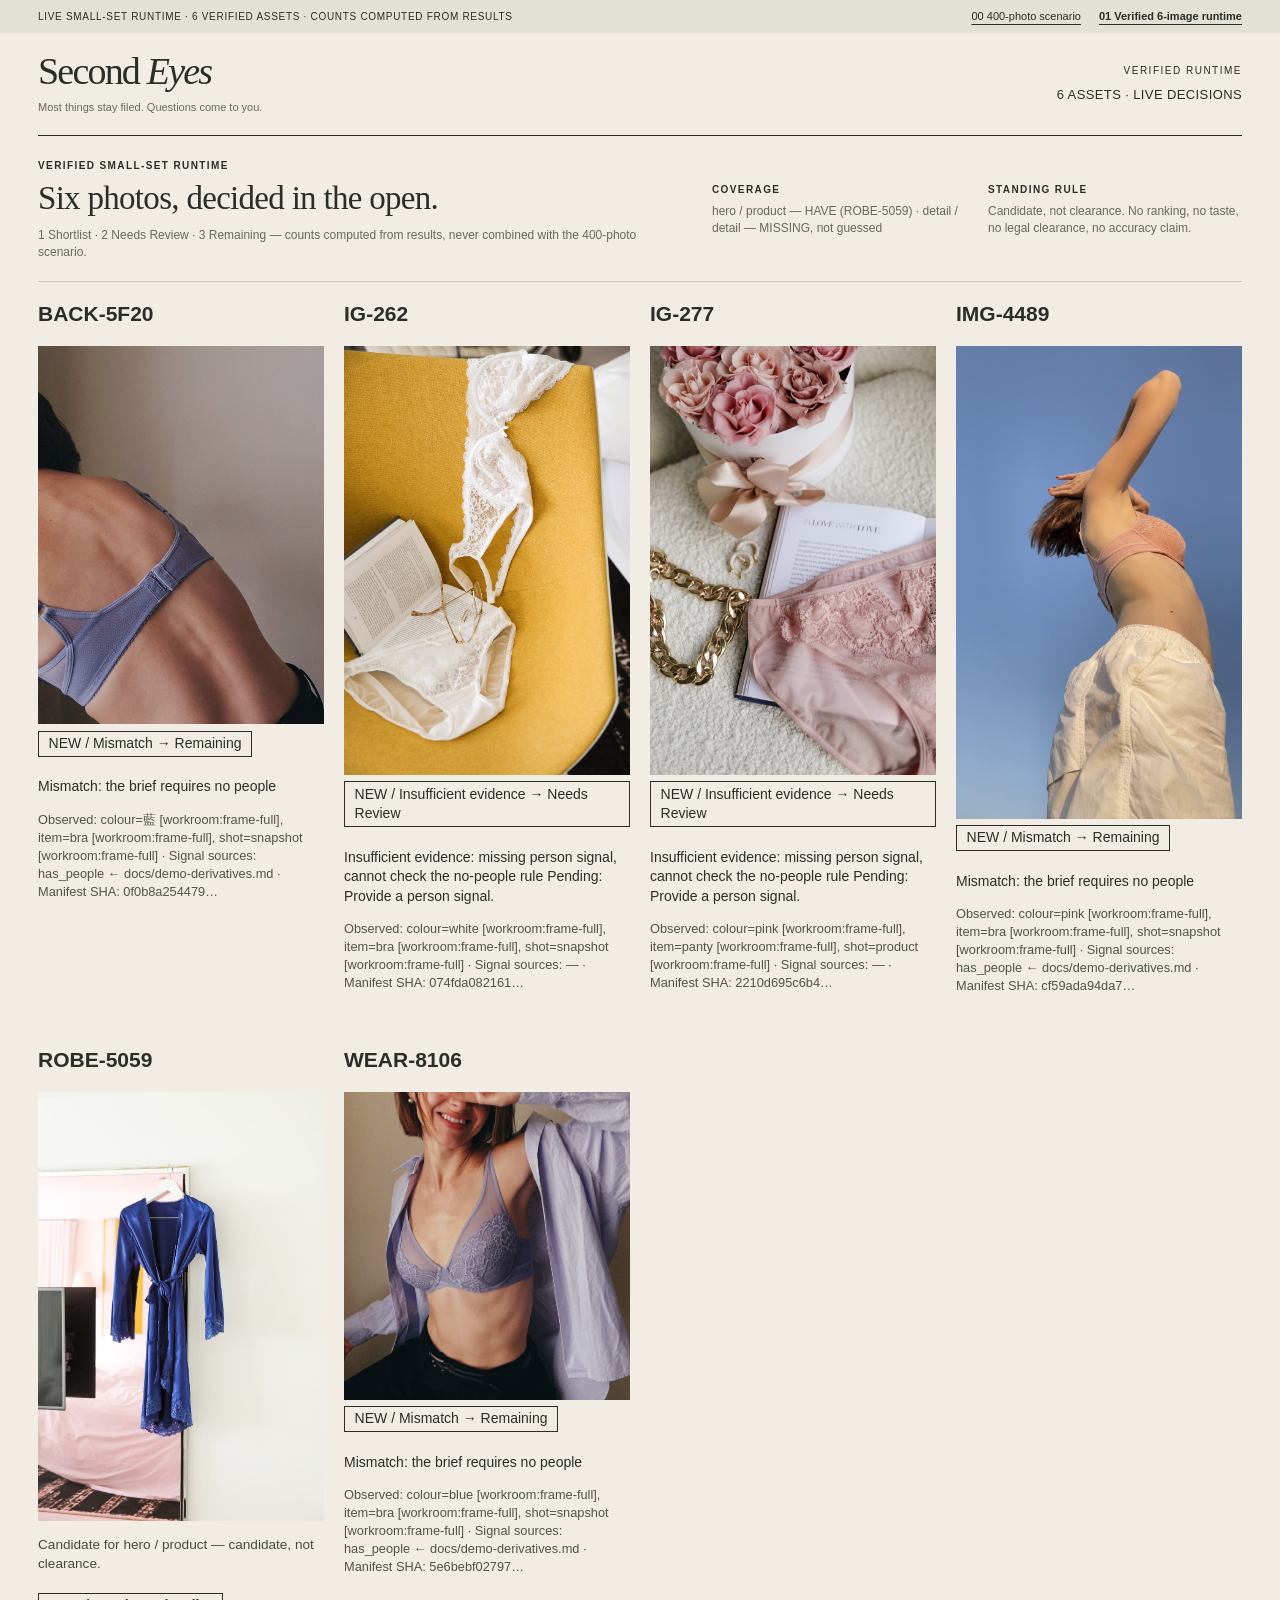
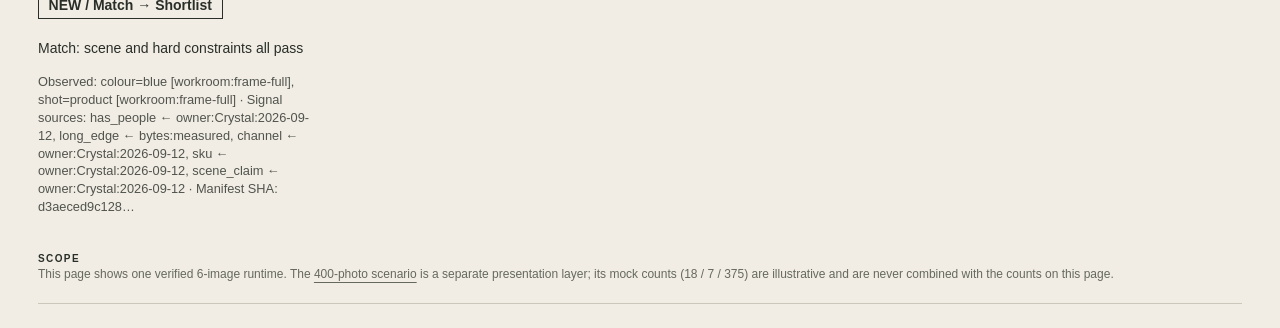
==== ui/runtime/index.html @ ac124f47 "English 6-image runtime viewer with sanitized export and browser QA" ====
<!doctype html>
<html lang="en">
<head>
<meta charset="utf-8">
<meta name="viewport" content="width=device-width,initial-scale=1">
<title>Second Eyes — Verified 6-image runtime</title>
<link rel="stylesheet" href="styles.css">
<style>
.runtime-grid{display:grid;grid-template-columns:repeat(auto-fill,minmax(280px,1fr));gap:1.25rem}
.runtime-card img{width:100%;height:auto;display:block}
.bucket-tag{display:inline-block;padding:.15rem .6rem;border:1px solid currentColor;margin:.4rem 0}
.bucket-Shortlist{font-weight:bold}
.verdict-note{font-size:.85rem;opacity:.85}
.trace{font-size:.8rem;opacity:.8;word-break:break-word}
.coverage-list{list-style:none;padding:0}
.coverage-list li{margin:.3rem 0}
@media (max-width:640px){.runtime-grid{grid-template-columns:1fr}}
</style>
</head>
<body>
<div class="preview-bar"><span>LIVE SMALL-SET RUNTIME · 6 VERIFIED ASSETS · COUNTS COMPUTED FROM RESULTS</span><nav aria-label="Runtime states"><a href="../workroom/brief-established.html">00 400-photo scenario</a><a href="index.html" aria-current="page">01 Verified 6-image runtime</a></nav></div>
<div class="page">
<header class="masthead"><div><div class="brand">Second <span>Eyes</span></div><div class="tagline">Most things stay filed. Questions come to you.</div></div><div class="edition">Verified runtime<strong>6 assets · live decisions</strong></div></header>

<section class="brief" aria-labelledby="runtime-title"><div><div class="eyebrow">Verified small-set runtime</div><h1 id="runtime-title">Six photos, decided in the open.</h1><p id="summary">Loading verified results…</p></div><div class="brief-terms"><div><div class="eyebrow">Coverage</div><p id="coverage">Loading…</p></div><div><div class="eyebrow">Standing rule</div><p>Candidate, not clearance. No ranking, no taste, no legal clearance, no accuracy claim.</p></div></div></section>

<section aria-label="Decided cards"><div id="cards" class="runtime-grid"></div></section>

<section class="brief" aria-label="Scope note"><div><div class="eyebrow">Scope</div><p>This page shows one verified 6-image runtime. The <a href="../workroom/brief-established.html">400-photo scenario</a> is a separate presentation layer; its mock counts (18 / 7 / 375) are illustrative and are never combined with the counts on this page.</p></div></section>
<noscript><p>Verified results: 1 Shortlist · 2 Needs Review · 3 Remaining. Hero / Product — HAVE (ROBE-5059). Detail — MISSING, not guessed. Enable JavaScript for full per-card reasons.</p></noscript>
</div>
<script>
fetch("results.json").then(r => r.json()).then(d => {
  const s = d.summary;
  document.getElementById("summary").textContent =
    `${s["Shortlist"]} Shortlist · ${s["Needs Review"]} Needs Review · ${s["Remaining"]} Remaining — counts computed from results, never combined with the 400-photo scenario.`;
  document.getElementById("coverage").textContent =
    d.coverage.slots.map(c => `${c.slot} / ${c.scene} — ${c.status}` +
      (c.members.length ? ` (${c.members.join(", ")})` : "") +
      (c.status === "MISSING" ? ", not guessed" : "")).join(" · ");
  const grid = document.getElementById("cards");
  const slotOf = {};
  d.coverage.slots.forEach(c => c.members.forEach(m => { slotOf[m] = `${c.slot} / ${c.scene}`; }));
  d.items.forEach(it => {
    const card = document.createElement("article");
    card.className = "runtime-card";
    const title = document.createElement("h2");
    title.textContent = it.asset_key;
    const img = document.createElement("img");
    img.src = it.image; img.alt = it.asset_key; img.loading = "lazy";
    const tag = document.createElement("div");
    tag.className = "bucket-tag bucket-" + it.bucket.replace(/\s/g, "");
    tag.textContent = `${it.evidence_state} / ${it.verdict} → ${it.bucket}`;
    if (slotOf[it.asset_key]) {
      const cand = document.createElement("p");
      cand.className = "verdict-note";
      cand.textContent = `Candidate for ${slotOf[it.asset_key]} — candidate, not clearance.`;
      card.append(title, img, cand, tag);
    } else {
      card.append(title, img, tag);
    }
    const reason = document.createElement("p");
    reason.textContent = it.reason +
      (it.pending.length ? ` Pending: ${it.pending.join("; ")}.` : "");
    const trace = document.createElement("p");
    trace.className = "trace";
    const refs = Object.entries(it.observed || {}).filter(([k, v]) => v)
      .map(([k, v]) => `${k}=${v.value} [${v.ref}]`).join(", ") || "—";
    const srcs = Object.entries(it.signal_sources || {})
      .map(([k, v]) => `${k} ← ${v}`).join(", ") || "—";
    trace.textContent = `Observed: ${refs} · Signal sources: ${srcs} · Manifest SHA: ${(it.manifest.sha256 || "").slice(0, 12)}…`;
    card.append(reason, trace);
    grid.appendChild(card);
  });
}).catch(() => {
  document.getElementById("summary").textContent =
    "Could not load results.json over this connection. Serve this directory over http (see docs/runtime-viewer.md) or open the static preview.";
});
</script>
</body>
</html>
---- ui/runtime/styles.css ----
:root{--paper:#f1ede4;--surface:#faf7f0;--ink:#292e28;--muted:#65695e;--line:#cbc7ba;--green:#355044;--amber:#865331;--amber-pale:#ece1cf;--space:24px;--serif:Georgia,'Times New Roman',serif;--sans:Arial,Helvetica,sans-serif}*{box-sizing:border-box}body{margin:0;background:var(--paper);color:var(--ink);font-family:var(--sans);font-size:14px;line-height:1.4}a{color:inherit;text-underline-offset:4px}a:focus-visible,summary:focus-visible{outline:3px solid var(--green);outline-offset:4px}button:disabled{cursor:not-allowed;color:var(--muted)}.preview-bar{min-height:33px;background:#e3e0d5;padding:8px 38px;font-size:10px;letter-spacing:.07em;display:flex;align-items:center;justify-content:space-between;gap:14px}.preview-bar a{font-size:11px;letter-spacing:0}.preview-bar nav{display:flex;gap:18px;white-space:nowrap}.preview-bar [aria-current]{font-weight:bold}.page{max-width:1600px;margin:auto;padding:0 38px 24px}.masthead{height:103px;display:flex;align-items:center;justify-content:space-between;border-bottom:1px solid var(--ink)}.brand{font-family:var(--serif);font-size:38px;letter-spacing:-1.8px;line-height:1}.brand span{font-style:italic}.tagline{font-size:11px;margin-top:10px;color:var(--muted)}.edition{text-align:right;font-size:10px;letter-spacing:.15em;text-transform:uppercase}.edition strong{display:block;font-size:13px;letter-spacing:.03em;margin-top:8px;font-weight:normal}.brief{display:flex;justify-content:space-between;gap:30px;padding:23px 0 20px;border-bottom:1px solid var(--line)}.eyebrow{font-size:10px;letter-spacing:.14em;text-transform:uppercase;font-weight:bold}.brief h1{font-family:var(--serif);font-weight:normal;font-size:33px;line-height:1.12;letter-spacing:-.7px;margin:7px 0 10px}.brief p{margin:0;color:var(--muted);font-size:12px}.brief-terms{align-self:center;max-width:530px;display:grid;grid-template-columns:1fr 1fr;gap:22px;font-size:12px}.brief-terms p{font-size:12px;margin-top:6px}.deadline{font-size:11px;display:inline-flex;gap:7px;align-items:center;border:1px solid var(--line);padding:5px 9px;letter-spacing:0;text-transform:none;margin-left:14px;font-weight:normal}.deadline:before{content:'◷';font-size:15px}.coverage{display:flex;align-items:center;gap:18px;padding:15px 0 20px}.coverage-label{min-width:126px}.coverage-label small{display:block;font-size:10px;margin-top:4px;color:var(--muted)}.coverage-items{display:grid;grid-template-columns:repeat(4,1fr);gap:12px;width:100%}.coverage-item{border-top:2px solid var(--green);padding:7px 10px;background:#e7e8dd;font-size:11px;display:flex;align-items:center;justify-content:space-between;gap:8px}.coverage-item strong{font-weight:normal}.coverage-item small{color:var(--muted);font-size:10px}.coverage-item.gap{border-color:var(--amber);background:var(--amber-pale);color:var(--amber)}.workwall{display:grid;grid-template-columns:minmax(0,1fr) 340px;gap:32px}.zone-head{display:flex;justify-content:space-between;align-items:baseline;border-top:1px solid var(--ink);padding-top:12px;gap:15px}.zone-title{display:flex;align-items:baseline;gap:14px}.zone-title h2{font-size:12px;letter-spacing:.12em;margin:0;font-weight:600}.zone-title .number{font-family:var(--serif);font-size:35px;letter-spacing:-1px;line-height:1}.zone-head small{font-size:10px;color:var(--muted)}.zone-description{font-size:11px;color:var(--muted);margin:7px 0 17px}.short-grid{display:grid;grid-template-columns:repeat(3,minmax(0,1fr));gap:20px 18px}.asset{margin:0;min-width:0}.image-link{display:block;position:relative;background:#e3dfd4;height:201px}.image-link img{width:100%;height:100%;object-fit:contain;display:block}.asset-label{position:absolute;top:8px;left:8px;background:rgba(250,247,240,.94);padding:3px 6px;font-size:9px;letter-spacing:.07em}.asset figcaption{padding-top:8px}.asset-line{display:flex;justify-content:space-between;gap:4px;align-items:baseline}.asset h3{margin:0;font-family:var(--serif);font-size:16px;font-weight:normal;line-height:1.3}.asset-code{font-size:9px;color:var(--muted);white-space:nowrap}.asset p{font-size:10px;color:var(--muted);margin:4px 0 0}.review .zone-head{border-top-color:var(--amber);color:var(--amber)}.question{border-top:1px solid var(--line);padding:14px 0;display:grid;grid-template-columns:87px 1fr;gap:13px}.question:first-of-type{border-top:0;padding-top:0}.question img{width:87px;height:110px;object-fit:contain;background:#e3dfd4}.question .eyebrow{color:var(--amber);font-size:9px;letter-spacing:.07em;margin-bottom:5px}.question h3{font-family:var(--serif);font-size:18px;font-weight:normal;line-height:1.18;margin:0 0 8px}.question p{font-size:10px;color:var(--muted);margin:4px 0}.question strong{color:var(--ink);font-weight:normal}.review-note{margin-top:9px;padding:15px;border:1px solid #c6b599;background:#eee5d6;font-size:11px;line-height:1.5}.review-note p{margin:5px 0 0;color:#6f5943}.remaining{margin-top:25px}.remaining-body{display:flex;justify-content:space-between;gap:24px;align-items:center;margin-top:9px}.remaining p{font-size:11px;color:var(--muted);margin:0 0 12px}.reason-list{display:flex;flex-wrap:wrap;gap:18px;font-size:10px}.reason-list b{font-weight:normal;color:var(--muted)}.remaining-images{display:flex;gap:8px}.remaining-images img{height:61px;width:55px;object-fit:contain;background:#dedbcf}.footer{margin-top:24px;padding-top:12px;border-top:1px solid var(--line);font-size:10px;color:var(--muted);display:flex;justify-content:space-between;gap:20px}.missing-intro{padding:25px 0 22px;display:flex;justify-content:space-between;align-items:center;gap:30px}.missing-intro h1{font-family:var(--serif);font-size:34px;font-weight:normal;letter-spacing:-.8px;margin:5px 0 9px}.missing-intro p{font-size:12px;color:var(--muted);margin:0}.browse-tag{border:1px solid var(--line);padding:8px 12px;font-size:10px;white-space:nowrap}.missing-wall{display:grid;grid-template-columns:minmax(0,1fr) 340px;gap:32px}.browse-grid{display:grid;grid-template-columns:repeat(4,minmax(0,1fr));gap:19px 15px}.browse-grid .image-link{height:167px}.browse-grid h3{font-size:14px}.browse-grid .asset-code{font-size:8px}.browse-grid .asset p{font-size:9px}.brief-form{background:var(--surface);padding:23px;border-top:2px solid var(--green);align-self:start}.brief-form h2{font-family:var(--serif);font-size:26px;font-weight:normal;margin:9px 0 10px;line-height:1.12}.brief-form>p{font-size:12px;color:var(--muted);margin:0 0 22px}.field{margin:19px 0}.field-label{display:flex;gap:10px;font-size:12px}.field-label span{font-family:var(--serif);font-size:15px;color:var(--muted)}.field p{font-size:11px;color:var(--muted);margin:5px 0 0 25px;line-height:1.5}.preview-input{border:1px solid var(--line);padding:13px;margin:22px 0 10px;min-height:94px;color:var(--muted);font-size:12px}.brief-form button{width:100%;padding:12px;border:1px solid var(--line);background:#e3e6dd;font-size:12px}.control-note{font-size:9px!important;margin:8px 0 23px!important;text-align:center}.dormant{border-top:1px solid var(--line);padding-top:16px;display:grid;gap:9px}.dormant-row{display:flex;justify-content:space-between;font-size:10px;letter-spacing:.05em}.dormant-row span{font-size:10px;color:var(--muted);letter-spacing:0}.dormant p{font-size:10px;color:var(--muted);margin:3px 0 0}.small-note{font-size:10px;color:var(--muted);margin-top:18px}.not-ranked{margin:18px 0 0;border-top:1px solid var(--line);padding-top:12px;font-size:10px;color:var(--muted)}@media(min-width:1500px){.image-link{height:227px}.browse-grid .image-link{height:194px}}@media(max-width:1100px){.workwall,.missing-wall{grid-template-columns:minmax(0,1fr) 300px;gap:23px}.page{padding-left:24px;padding-right:24px}.preview-bar{padding-left:24px;padding-right:24px}.short-grid{gap:16px 12px}.image-link{height:185px}.browse-grid{grid-template-columns:repeat(3,minmax(0,1fr))}.brief-terms{max-width:400px}.asset-code{display:none}.coverage{align-items:start}.coverage-item{display:block}.coverage-item small{display:block;margin-top:3px}}@media(max-width:800px){.page{padding:0 20px 20px}.preview-bar{align-items:start;flex-direction:column;padding:9px 20px}.masthead{height:95px}.brand{font-size:31px}.edition{font-size:8px}.brief,.missing-intro{display:block}.brief-terms{margin-top:17px;max-width:none}.brief h1,.missing-intro h1{font-size:30px}.coverage{display:block}.coverage-items{grid-template-columns:repeat(2,1fr);margin-top:10px}.workwall,.missing-wall{grid-template-columns:1fr;gap:28px}.browse-tag{display:inline-block;margin-top:15px}.browse-grid{grid-template-columns:repeat(3,minmax(0,1fr))}.remaining-body{align-items:start}.footer{flex-direction:column;gap:7px}.brief-form{grid-row:1}.image-link{height:180px}.review .question{grid-template-columns:87px 1fr}}@media(max-width:520px){.short-grid,.browse-grid{grid-template-columns:repeat(2,minmax(0,1fr))}.edition{display:none}.brief-terms{grid-template-columns:1fr;gap:12px}.remaining-body{display:block}.remaining-images{margin-top:15px}.preview-bar{font-size:9px}.image-link,.browse-grid .image-link{height:190px}}@media(prefers-reduced-motion:reduce){*{scroll-behavior:auto!important}}

.corpus-note{max-width:1600px;margin:0 auto;padding:10px 38px 0;font-size:10px;letter-spacing:.14em;text-transform:uppercase;font-weight:bold;color:var(--muted)}
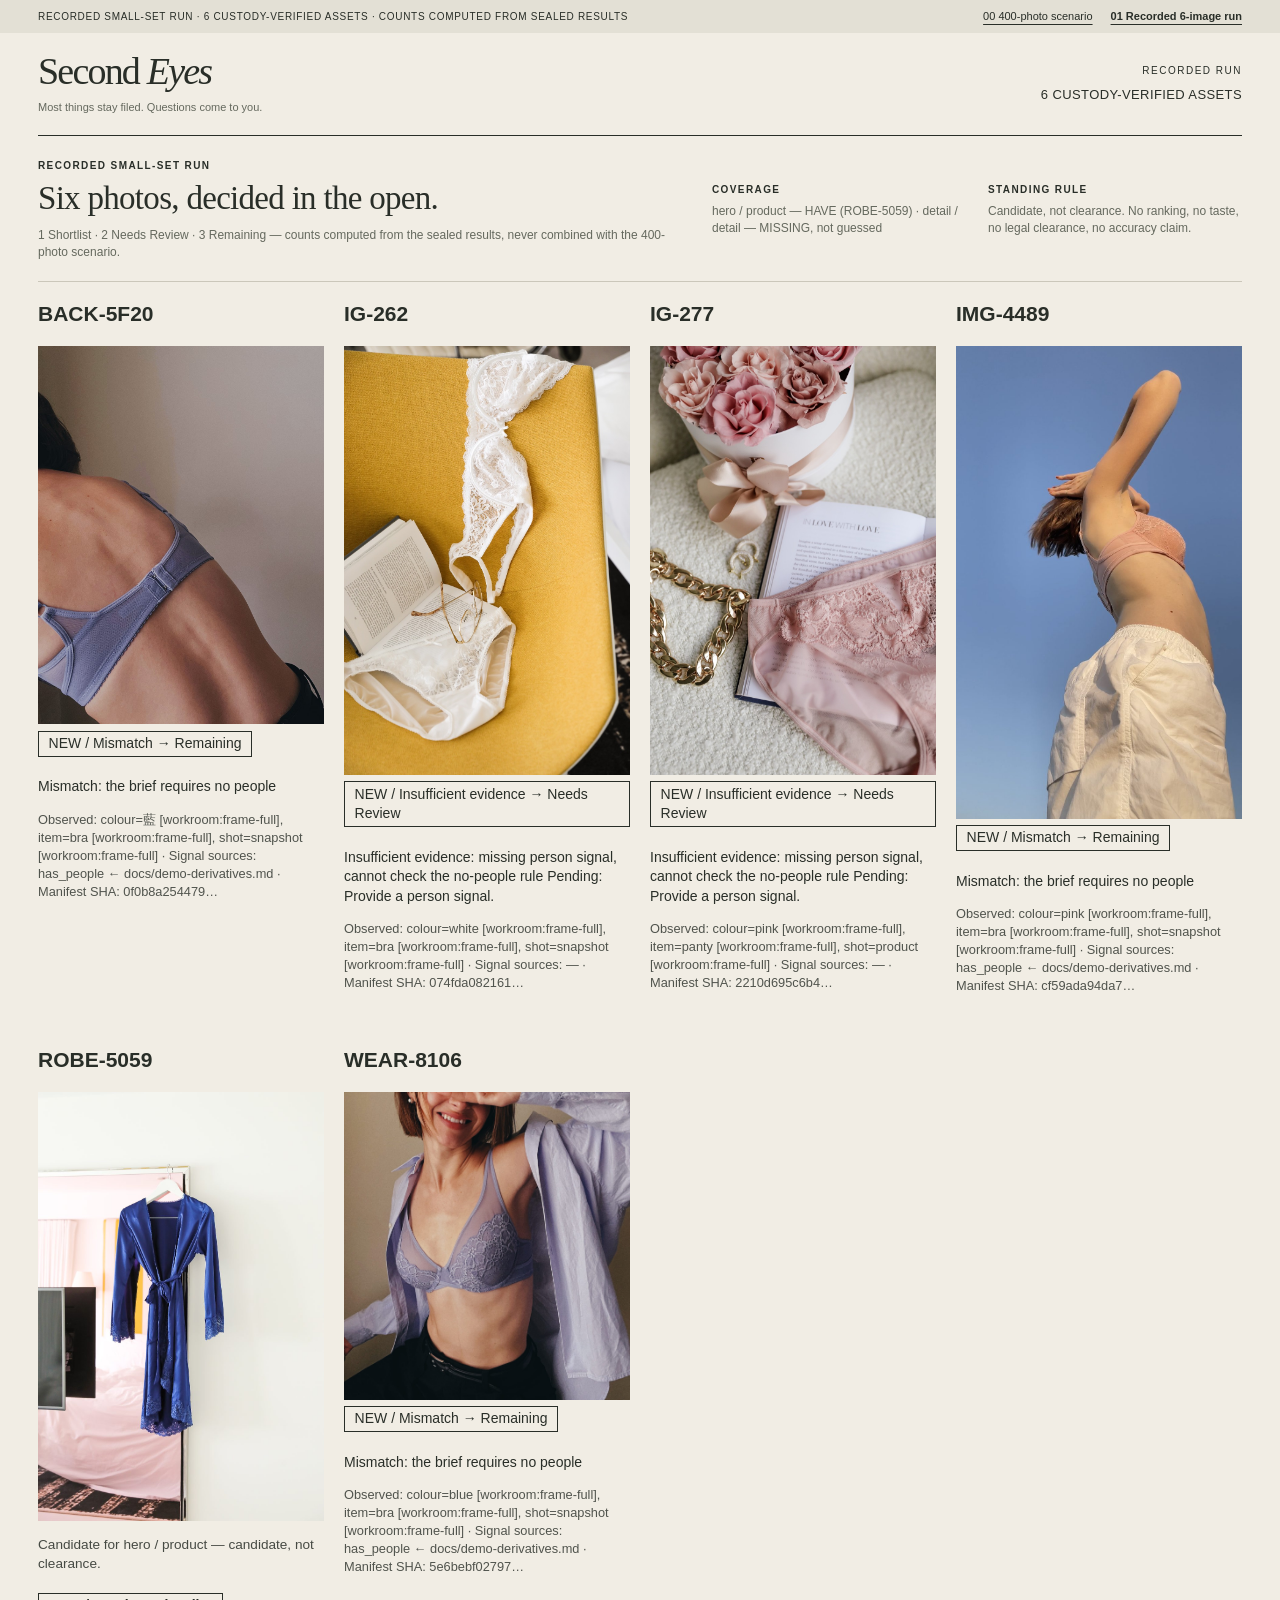
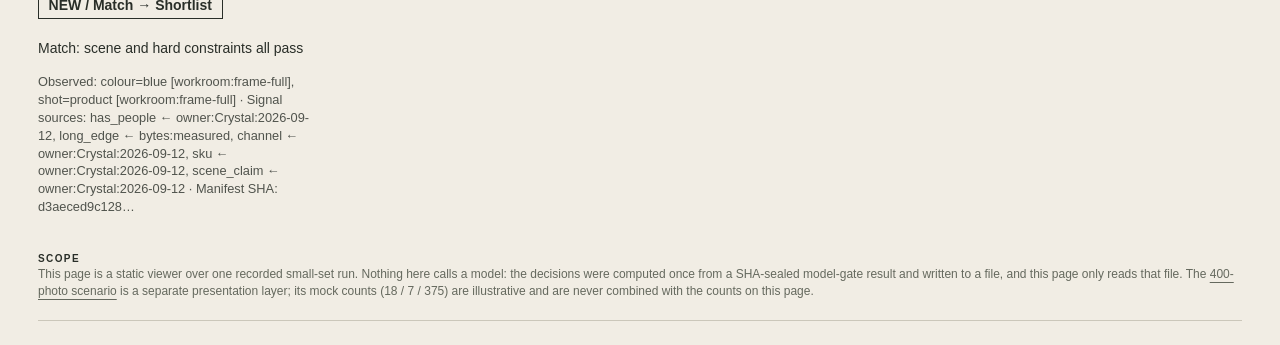
==== commit d6ef25a1: "Fix runtime viewer: 390px overflow, recorded-run copy, Pages packaging, export lineage 1. 390px over" ====
--- a/ui/runtime/index.html
+++ b/ui/runtime/index.html
@@ -3,7 +3,7 @@
 <head>
 <meta charset="utf-8">
 <meta name="viewport" content="width=device-width,initial-scale=1">
-<title>Second Eyes — Verified 6-image runtime</title>
+<title>Second Eyes — Recorded 6-image run (static viewer)</title>
 <link rel="stylesheet" href="styles.css">
 <style>
 .runtime-grid{display:grid;grid-template-columns:repeat(auto-fill,minmax(280px,1fr));gap:1.25rem}
@@ -18,22 +18,22 @@
 </style>
 </head>
 <body>
-<div class="preview-bar"><span>LIVE SMALL-SET RUNTIME · 6 VERIFIED ASSETS · COUNTS COMPUTED FROM RESULTS</span><nav aria-label="Runtime states"><a href="../workroom/brief-established.html">00 400-photo scenario</a><a href="index.html" aria-current="page">01 Verified 6-image runtime</a></nav></div>
+<div class="preview-bar"><span>RECORDED SMALL-SET RUN · 6 CUSTODY-VERIFIED ASSETS · COUNTS COMPUTED FROM SEALED RESULTS</span><nav aria-label="Runtime states"><a href="../workroom/brief-established.html">00 400-photo scenario</a><a href="index.html" aria-current="page">01 Recorded 6-image run</a></nav></div>
 <div class="page">
-<header class="masthead"><div><div class="brand">Second <span>Eyes</span></div><div class="tagline">Most things stay filed. Questions come to you.</div></div><div class="edition">Verified runtime<strong>6 assets · live decisions</strong></div></header>
+<header class="masthead"><div><div class="brand">Second <span>Eyes</span></div><div class="tagline">Most things stay filed. Questions come to you.</div></div><div class="edition">Recorded run<strong>6 custody-verified assets</strong></div></header>
 
-<section class="brief" aria-labelledby="runtime-title"><div><div class="eyebrow">Verified small-set runtime</div><h1 id="runtime-title">Six photos, decided in the open.</h1><p id="summary">Loading verified results…</p></div><div class="brief-terms"><div><div class="eyebrow">Coverage</div><p id="coverage">Loading…</p></div><div><div class="eyebrow">Standing rule</div><p>Candidate, not clearance. No ranking, no taste, no legal clearance, no accuracy claim.</p></div></div></section>
+<section class="brief" aria-labelledby="runtime-title"><div><div class="eyebrow">Recorded small-set run</div><h1 id="runtime-title">Six photos, decided in the open.</h1><p id="summary">Loading sealed results…</p></div><div class="brief-terms"><div><div class="eyebrow">Coverage</div><p id="coverage">Loading…</p></div><div><div class="eyebrow">Standing rule</div><p>Candidate, not clearance. No ranking, no taste, no legal clearance, no accuracy claim.</p></div></div></section>
 
 <section aria-label="Decided cards"><div id="cards" class="runtime-grid"></div></section>
 
-<section class="brief" aria-label="Scope note"><div><div class="eyebrow">Scope</div><p>This page shows one verified 6-image runtime. The <a href="../workroom/brief-established.html">400-photo scenario</a> is a separate presentation layer; its mock counts (18 / 7 / 375) are illustrative and are never combined with the counts on this page.</p></div></section>
-<noscript><p>Verified results: 1 Shortlist · 2 Needs Review · 3 Remaining. Hero / Product — HAVE (ROBE-5059). Detail — MISSING, not guessed. Enable JavaScript for full per-card reasons.</p></noscript>
+<section class="brief" aria-label="Scope note"><div><div class="eyebrow">Scope</div><p>This page is a static viewer over one recorded small-set run. Nothing here calls a model: the decisions were computed once from a SHA-sealed model-gate result and written to a file, and this page only reads that file. The <a href="../workroom/brief-established.html">400-photo scenario</a> is a separate presentation layer; its mock counts (18 / 7 / 375) are illustrative and are never combined with the counts on this page.</p></div></section>
+<noscript><p>Recorded results: 1 Shortlist · 2 Needs Review · 3 Remaining. Hero / Product — HAVE (ROBE-5059). Detail — MISSING, not guessed. Enable JavaScript for full per-card reasons.</p></noscript>
 </div>
 <script>
 fetch("results.json").then(r => r.json()).then(d => {
   const s = d.summary;
   document.getElementById("summary").textContent =
-    `${s["Shortlist"]} Shortlist · ${s["Needs Review"]} Needs Review · ${s["Remaining"]} Remaining — counts computed from results, never combined with the 400-photo scenario.`;
+    `${s["Shortlist"]} Shortlist · ${s["Needs Review"]} Needs Review · ${s["Remaining"]} Remaining — counts computed from the sealed results, never combined with the 400-photo scenario.`;
   document.getElementById("coverage").textContent =
     d.coverage.slots.map(c => `${c.slot} / ${c.scene} — ${c.status}` +
       (c.members.length ? ` (${c.members.join(", ")})` : "") +
@@ -74,7 +74,7 @@
   });
 }).catch(() => {
   document.getElementById("summary").textContent =
-    "Could not load results.json over this connection. Serve this directory over http (see docs/runtime-viewer.md) or open the static preview.";
+    "Could not load results.json over this connection. Serve this directory over http (see docs/runtime-deploy.md).";
 });
 </script>
 </body>
--- a/ui/runtime/styles.css
+++ b/ui/runtime/styles.css
@@ -1,3 +1,3 @@
-:root{--paper:#f1ede4;--surface:#faf7f0;--ink:#292e28;--muted:#65695e;--line:#cbc7ba;--green:#355044;--amber:#865331;--amber-pale:#ece1cf;--space:24px;--serif:Georgia,'Times New Roman',serif;--sans:Arial,Helvetica,sans-serif}*{box-sizing:border-box}body{margin:0;background:var(--paper);color:var(--ink);font-family:var(--sans);font-size:14px;line-height:1.4}a{color:inherit;text-underline-offset:4px}a:focus-visible,summary:focus-visible{outline:3px solid var(--green);outline-offset:4px}button:disabled{cursor:not-allowed;color:var(--muted)}.preview-bar{min-height:33px;background:#e3e0d5;padding:8px 38px;font-size:10px;letter-spacing:.07em;display:flex;align-items:center;justify-content:space-between;gap:14px}.preview-bar a{font-size:11px;letter-spacing:0}.preview-bar nav{display:flex;gap:18px;white-space:nowrap}.preview-bar [aria-current]{font-weight:bold}.page{max-width:1600px;margin:auto;padding:0 38px 24px}.masthead{height:103px;display:flex;align-items:center;justify-content:space-between;border-bottom:1px solid var(--ink)}.brand{font-family:var(--serif);font-size:38px;letter-spacing:-1.8px;line-height:1}.brand span{font-style:italic}.tagline{font-size:11px;margin-top:10px;color:var(--muted)}.edition{text-align:right;font-size:10px;letter-spacing:.15em;text-transform:uppercase}.edition strong{display:block;font-size:13px;letter-spacing:.03em;margin-top:8px;font-weight:normal}.brief{display:flex;justify-content:space-between;gap:30px;padding:23px 0 20px;border-bottom:1px solid var(--line)}.eyebrow{font-size:10px;letter-spacing:.14em;text-transform:uppercase;font-weight:bold}.brief h1{font-family:var(--serif);font-weight:normal;font-size:33px;line-height:1.12;letter-spacing:-.7px;margin:7px 0 10px}.brief p{margin:0;color:var(--muted);font-size:12px}.brief-terms{align-self:center;max-width:530px;display:grid;grid-template-columns:1fr 1fr;gap:22px;font-size:12px}.brief-terms p{font-size:12px;margin-top:6px}.deadline{font-size:11px;display:inline-flex;gap:7px;align-items:center;border:1px solid var(--line);padding:5px 9px;letter-spacing:0;text-transform:none;margin-left:14px;font-weight:normal}.deadline:before{content:'◷';font-size:15px}.coverage{display:flex;align-items:center;gap:18px;padding:15px 0 20px}.coverage-label{min-width:126px}.coverage-label small{display:block;font-size:10px;margin-top:4px;color:var(--muted)}.coverage-items{display:grid;grid-template-columns:repeat(4,1fr);gap:12px;width:100%}.coverage-item{border-top:2px solid var(--green);padding:7px 10px;background:#e7e8dd;font-size:11px;display:flex;align-items:center;justify-content:space-between;gap:8px}.coverage-item strong{font-weight:normal}.coverage-item small{color:var(--muted);font-size:10px}.coverage-item.gap{border-color:var(--amber);background:var(--amber-pale);color:var(--amber)}.workwall{display:grid;grid-template-columns:minmax(0,1fr) 340px;gap:32px}.zone-head{display:flex;justify-content:space-between;align-items:baseline;border-top:1px solid var(--ink);padding-top:12px;gap:15px}.zone-title{display:flex;align-items:baseline;gap:14px}.zone-title h2{font-size:12px;letter-spacing:.12em;margin:0;font-weight:600}.zone-title .number{font-family:var(--serif);font-size:35px;letter-spacing:-1px;line-height:1}.zone-head small{font-size:10px;color:var(--muted)}.zone-description{font-size:11px;color:var(--muted);margin:7px 0 17px}.short-grid{display:grid;grid-template-columns:repeat(3,minmax(0,1fr));gap:20px 18px}.asset{margin:0;min-width:0}.image-link{display:block;position:relative;background:#e3dfd4;height:201px}.image-link img{width:100%;height:100%;object-fit:contain;display:block}.asset-label{position:absolute;top:8px;left:8px;background:rgba(250,247,240,.94);padding:3px 6px;font-size:9px;letter-spacing:.07em}.asset figcaption{padding-top:8px}.asset-line{display:flex;justify-content:space-between;gap:4px;align-items:baseline}.asset h3{margin:0;font-family:var(--serif);font-size:16px;font-weight:normal;line-height:1.3}.asset-code{font-size:9px;color:var(--muted);white-space:nowrap}.asset p{font-size:10px;color:var(--muted);margin:4px 0 0}.review .zone-head{border-top-color:var(--amber);color:var(--amber)}.question{border-top:1px solid var(--line);padding:14px 0;display:grid;grid-template-columns:87px 1fr;gap:13px}.question:first-of-type{border-top:0;padding-top:0}.question img{width:87px;height:110px;object-fit:contain;background:#e3dfd4}.question .eyebrow{color:var(--amber);font-size:9px;letter-spacing:.07em;margin-bottom:5px}.question h3{font-family:var(--serif);font-size:18px;font-weight:normal;line-height:1.18;margin:0 0 8px}.question p{font-size:10px;color:var(--muted);margin:4px 0}.question strong{color:var(--ink);font-weight:normal}.review-note{margin-top:9px;padding:15px;border:1px solid #c6b599;background:#eee5d6;font-size:11px;line-height:1.5}.review-note p{margin:5px 0 0;color:#6f5943}.remaining{margin-top:25px}.remaining-body{display:flex;justify-content:space-between;gap:24px;align-items:center;margin-top:9px}.remaining p{font-size:11px;color:var(--muted);margin:0 0 12px}.reason-list{display:flex;flex-wrap:wrap;gap:18px;font-size:10px}.reason-list b{font-weight:normal;color:var(--muted)}.remaining-images{display:flex;gap:8px}.remaining-images img{height:61px;width:55px;object-fit:contain;background:#dedbcf}.footer{margin-top:24px;padding-top:12px;border-top:1px solid var(--line);font-size:10px;color:var(--muted);display:flex;justify-content:space-between;gap:20px}.missing-intro{padding:25px 0 22px;display:flex;justify-content:space-between;align-items:center;gap:30px}.missing-intro h1{font-family:var(--serif);font-size:34px;font-weight:normal;letter-spacing:-.8px;margin:5px 0 9px}.missing-intro p{font-size:12px;color:var(--muted);margin:0}.browse-tag{border:1px solid var(--line);padding:8px 12px;font-size:10px;white-space:nowrap}.missing-wall{display:grid;grid-template-columns:minmax(0,1fr) 340px;gap:32px}.browse-grid{display:grid;grid-template-columns:repeat(4,minmax(0,1fr));gap:19px 15px}.browse-grid .image-link{height:167px}.browse-grid h3{font-size:14px}.browse-grid .asset-code{font-size:8px}.browse-grid .asset p{font-size:9px}.brief-form{background:var(--surface);padding:23px;border-top:2px solid var(--green);align-self:start}.brief-form h2{font-family:var(--serif);font-size:26px;font-weight:normal;margin:9px 0 10px;line-height:1.12}.brief-form>p{font-size:12px;color:var(--muted);margin:0 0 22px}.field{margin:19px 0}.field-label{display:flex;gap:10px;font-size:12px}.field-label span{font-family:var(--serif);font-size:15px;color:var(--muted)}.field p{font-size:11px;color:var(--muted);margin:5px 0 0 25px;line-height:1.5}.preview-input{border:1px solid var(--line);padding:13px;margin:22px 0 10px;min-height:94px;color:var(--muted);font-size:12px}.brief-form button{width:100%;padding:12px;border:1px solid var(--line);background:#e3e6dd;font-size:12px}.control-note{font-size:9px!important;margin:8px 0 23px!important;text-align:center}.dormant{border-top:1px solid var(--line);padding-top:16px;display:grid;gap:9px}.dormant-row{display:flex;justify-content:space-between;font-size:10px;letter-spacing:.05em}.dormant-row span{font-size:10px;color:var(--muted);letter-spacing:0}.dormant p{font-size:10px;color:var(--muted);margin:3px 0 0}.small-note{font-size:10px;color:var(--muted);margin-top:18px}.not-ranked{margin:18px 0 0;border-top:1px solid var(--line);padding-top:12px;font-size:10px;color:var(--muted)}@media(min-width:1500px){.image-link{height:227px}.browse-grid .image-link{height:194px}}@media(max-width:1100px){.workwall,.missing-wall{grid-template-columns:minmax(0,1fr) 300px;gap:23px}.page{padding-left:24px;padding-right:24px}.preview-bar{padding-left:24px;padding-right:24px}.short-grid{gap:16px 12px}.image-link{height:185px}.browse-grid{grid-template-columns:repeat(3,minmax(0,1fr))}.brief-terms{max-width:400px}.asset-code{display:none}.coverage{align-items:start}.coverage-item{display:block}.coverage-item small{display:block;margin-top:3px}}@media(max-width:800px){.page{padding:0 20px 20px}.preview-bar{align-items:start;flex-direction:column;padding:9px 20px}.masthead{height:95px}.brand{font-size:31px}.edition{font-size:8px}.brief,.missing-intro{display:block}.brief-terms{margin-top:17px;max-width:none}.brief h1,.missing-intro h1{font-size:30px}.coverage{display:block}.coverage-items{grid-template-columns:repeat(2,1fr);margin-top:10px}.workwall,.missing-wall{grid-template-columns:1fr;gap:28px}.browse-tag{display:inline-block;margin-top:15px}.browse-grid{grid-template-columns:repeat(3,minmax(0,1fr))}.remaining-body{align-items:start}.footer{flex-direction:column;gap:7px}.brief-form{grid-row:1}.image-link{height:180px}.review .question{grid-template-columns:87px 1fr}}@media(max-width:520px){.short-grid,.browse-grid{grid-template-columns:repeat(2,minmax(0,1fr))}.edition{display:none}.brief-terms{grid-template-columns:1fr;gap:12px}.remaining-body{display:block}.remaining-images{margin-top:15px}.preview-bar{font-size:9px}.image-link,.browse-grid .image-link{height:190px}}@media(prefers-reduced-motion:reduce){*{scroll-behavior:auto!important}}
+:root{--paper:#f1ede4;--surface:#faf7f0;--ink:#292e28;--muted:#65695e;--line:#cbc7ba;--green:#355044;--amber:#865331;--amber-pale:#ece1cf;--space:24px;--serif:Georgia,'Times New Roman',serif;--sans:Arial,Helvetica,sans-serif}*{box-sizing:border-box}body{margin:0;background:var(--paper);color:var(--ink);font-family:var(--sans);font-size:14px;line-height:1.4}a{color:inherit;text-underline-offset:4px}a:focus-visible,summary:focus-visible{outline:3px solid var(--green);outline-offset:4px}button:disabled{cursor:not-allowed;color:var(--muted)}.preview-bar{min-height:33px;background:#e3e0d5;padding:8px 38px;font-size:10px;letter-spacing:.07em;display:flex;align-items:center;justify-content:space-between;gap:14px}.preview-bar a{font-size:11px;letter-spacing:0}.preview-bar nav{display:flex;gap:18px;white-space:nowrap}.preview-bar [aria-current]{font-weight:bold}.page{max-width:1600px;margin:auto;padding:0 38px 24px}.masthead{height:103px;display:flex;align-items:center;justify-content:space-between;border-bottom:1px solid var(--ink)}.brand{font-family:var(--serif);font-size:38px;letter-spacing:-1.8px;line-height:1}.brand span{font-style:italic}.tagline{font-size:11px;margin-top:10px;color:var(--muted)}.edition{text-align:right;font-size:10px;letter-spacing:.15em;text-transform:uppercase}.edition strong{display:block;font-size:13px;letter-spacing:.03em;margin-top:8px;font-weight:normal}.brief{display:flex;justify-content:space-between;gap:30px;padding:23px 0 20px;border-bottom:1px solid var(--line)}.eyebrow{font-size:10px;letter-spacing:.14em;text-transform:uppercase;font-weight:bold}.brief h1{font-family:var(--serif);font-weight:normal;font-size:33px;line-height:1.12;letter-spacing:-.7px;margin:7px 0 10px}.brief p{margin:0;color:var(--muted);font-size:12px}.brief-terms{align-self:center;max-width:530px;display:grid;grid-template-columns:1fr 1fr;gap:22px;font-size:12px}.brief-terms p{font-size:12px;margin-top:6px}.deadline{font-size:11px;display:inline-flex;gap:7px;align-items:center;border:1px solid var(--line);padding:5px 9px;letter-spacing:0;text-transform:none;margin-left:14px;font-weight:normal}.deadline:before{content:'◷';font-size:15px}.coverage{display:flex;align-items:center;gap:18px;padding:15px 0 20px}.coverage-label{min-width:126px}.coverage-label small{display:block;font-size:10px;margin-top:4px;color:var(--muted)}.coverage-items{display:grid;grid-template-columns:repeat(4,1fr);gap:12px;width:100%}.coverage-item{border-top:2px solid var(--green);padding:7px 10px;background:#e7e8dd;font-size:11px;display:flex;align-items:center;justify-content:space-between;gap:8px}.coverage-item strong{font-weight:normal}.coverage-item small{color:var(--muted);font-size:10px}.coverage-item.gap{border-color:var(--amber);background:var(--amber-pale);color:var(--amber)}.workwall{display:grid;grid-template-columns:minmax(0,1fr) 340px;gap:32px}.zone-head{display:flex;justify-content:space-between;align-items:baseline;border-top:1px solid var(--ink);padding-top:12px;gap:15px}.zone-title{display:flex;align-items:baseline;gap:14px}.zone-title h2{font-size:12px;letter-spacing:.12em;margin:0;font-weight:600}.zone-title .number{font-family:var(--serif);font-size:35px;letter-spacing:-1px;line-height:1}.zone-head small{font-size:10px;color:var(--muted)}.zone-description{font-size:11px;color:var(--muted);margin:7px 0 17px}.short-grid{display:grid;grid-template-columns:repeat(3,minmax(0,1fr));gap:20px 18px}.asset{margin:0;min-width:0}.image-link{display:block;position:relative;background:#e3dfd4;height:201px}.image-link img{width:100%;height:100%;object-fit:contain;display:block}.asset-label{position:absolute;top:8px;left:8px;background:rgba(250,247,240,.94);padding:3px 6px;font-size:9px;letter-spacing:.07em}.asset figcaption{padding-top:8px}.asset-line{display:flex;justify-content:space-between;gap:4px;align-items:baseline}.asset h3{margin:0;font-family:var(--serif);font-size:16px;font-weight:normal;line-height:1.3}.asset-code{font-size:9px;color:var(--muted);white-space:nowrap}.asset p{font-size:10px;color:var(--muted);margin:4px 0 0}.review .zone-head{border-top-color:var(--amber);color:var(--amber)}.question{border-top:1px solid var(--line);padding:14px 0;display:grid;grid-template-columns:87px 1fr;gap:13px}.question:first-of-type{border-top:0;padding-top:0}.question img{width:87px;height:110px;object-fit:contain;background:#e3dfd4}.question .eyebrow{color:var(--amber);font-size:9px;letter-spacing:.07em;margin-bottom:5px}.question h3{font-family:var(--serif);font-size:18px;font-weight:normal;line-height:1.18;margin:0 0 8px}.question p{font-size:10px;color:var(--muted);margin:4px 0}.question strong{color:var(--ink);font-weight:normal}.review-note{margin-top:9px;padding:15px;border:1px solid #c6b599;background:#eee5d6;font-size:11px;line-height:1.5}.review-note p{margin:5px 0 0;color:#6f5943}.remaining{margin-top:25px}.remaining-body{display:flex;justify-content:space-between;gap:24px;align-items:center;margin-top:9px}.remaining p{font-size:11px;color:var(--muted);margin:0 0 12px}.reason-list{display:flex;flex-wrap:wrap;gap:18px;font-size:10px}.reason-list b{font-weight:normal;color:var(--muted)}.remaining-images{display:flex;gap:8px}.remaining-images img{height:61px;width:55px;object-fit:contain;background:#dedbcf}.footer{margin-top:24px;padding-top:12px;border-top:1px solid var(--line);font-size:10px;color:var(--muted);display:flex;justify-content:space-between;gap:20px}.missing-intro{padding:25px 0 22px;display:flex;justify-content:space-between;align-items:center;gap:30px}.missing-intro h1{font-family:var(--serif);font-size:34px;font-weight:normal;letter-spacing:-.8px;margin:5px 0 9px}.missing-intro p{font-size:12px;color:var(--muted);margin:0}.browse-tag{border:1px solid var(--line);padding:8px 12px;font-size:10px;white-space:nowrap}.missing-wall{display:grid;grid-template-columns:minmax(0,1fr) 340px;gap:32px}.browse-grid{display:grid;grid-template-columns:repeat(4,minmax(0,1fr));gap:19px 15px}.browse-grid .image-link{height:167px}.browse-grid h3{font-size:14px}.browse-grid .asset-code{font-size:8px}.browse-grid .asset p{font-size:9px}.brief-form{background:var(--surface);padding:23px;border-top:2px solid var(--green);align-self:start}.brief-form h2{font-family:var(--serif);font-size:26px;font-weight:normal;margin:9px 0 10px;line-height:1.12}.brief-form>p{font-size:12px;color:var(--muted);margin:0 0 22px}.field{margin:19px 0}.field-label{display:flex;gap:10px;font-size:12px}.field-label span{font-family:var(--serif);font-size:15px;color:var(--muted)}.field p{font-size:11px;color:var(--muted);margin:5px 0 0 25px;line-height:1.5}.preview-input{border:1px solid var(--line);padding:13px;margin:22px 0 10px;min-height:94px;color:var(--muted);font-size:12px}.brief-form button{width:100%;padding:12px;border:1px solid var(--line);background:#e3e6dd;font-size:12px}.control-note{font-size:9px!important;margin:8px 0 23px!important;text-align:center}.dormant{border-top:1px solid var(--line);padding-top:16px;display:grid;gap:9px}.dormant-row{display:flex;justify-content:space-between;font-size:10px;letter-spacing:.05em}.dormant-row span{font-size:10px;color:var(--muted);letter-spacing:0}.dormant p{font-size:10px;color:var(--muted);margin:3px 0 0}.small-note{font-size:10px;color:var(--muted);margin-top:18px}.not-ranked{margin:18px 0 0;border-top:1px solid var(--line);padding-top:12px;font-size:10px;color:var(--muted)}@media(min-width:1500px){.image-link{height:227px}.browse-grid .image-link{height:194px}}@media(max-width:1100px){.workwall,.missing-wall{grid-template-columns:minmax(0,1fr) 300px;gap:23px}.page{padding-left:24px;padding-right:24px}.preview-bar{padding-left:24px;padding-right:24px}.short-grid{gap:16px 12px}.image-link{height:185px}.browse-grid{grid-template-columns:repeat(3,minmax(0,1fr))}.brief-terms{max-width:400px}.asset-code{display:none}.coverage{align-items:start}.coverage-item{display:block}.coverage-item small{display:block;margin-top:3px}}@media(max-width:800px){.page{padding:0 20px 20px}.preview-bar{align-items:start;flex-direction:column;padding:9px 20px}.masthead{height:95px}.brand{font-size:31px}.edition{font-size:8px}.brief,.missing-intro{display:block}.brief-terms{margin-top:17px;max-width:none}.brief h1,.missing-intro h1{font-size:30px}.coverage{display:block}.coverage-items{grid-template-columns:repeat(2,1fr);margin-top:10px}.workwall,.missing-wall{grid-template-columns:1fr;gap:28px}.browse-tag{display:inline-block;margin-top:15px}.browse-grid{grid-template-columns:repeat(3,minmax(0,1fr))}.remaining-body{align-items:start}.footer{flex-direction:column;gap:7px}.brief-form{grid-row:1}.image-link{height:180px}.review .question{grid-template-columns:87px 1fr}}@media(max-width:520px){.short-grid,.browse-grid{grid-template-columns:repeat(2,minmax(0,1fr))}.edition{display:none}.brief-terms{grid-template-columns:1fr;gap:12px}.remaining-body{display:block}.remaining-images{margin-top:15px}.preview-bar{font-size:9px}.preview-bar nav{flex-wrap:wrap;white-space:normal;gap:8px 14px}.image-link,.browse-grid .image-link{height:190px}}@media(prefers-reduced-motion:reduce){*{scroll-behavior:auto!important}}
 
 .corpus-note{max-width:1600px;margin:0 auto;padding:10px 38px 0;font-size:10px;letter-spacing:.14em;text-transform:uppercase;font-weight:bold;color:var(--muted)}
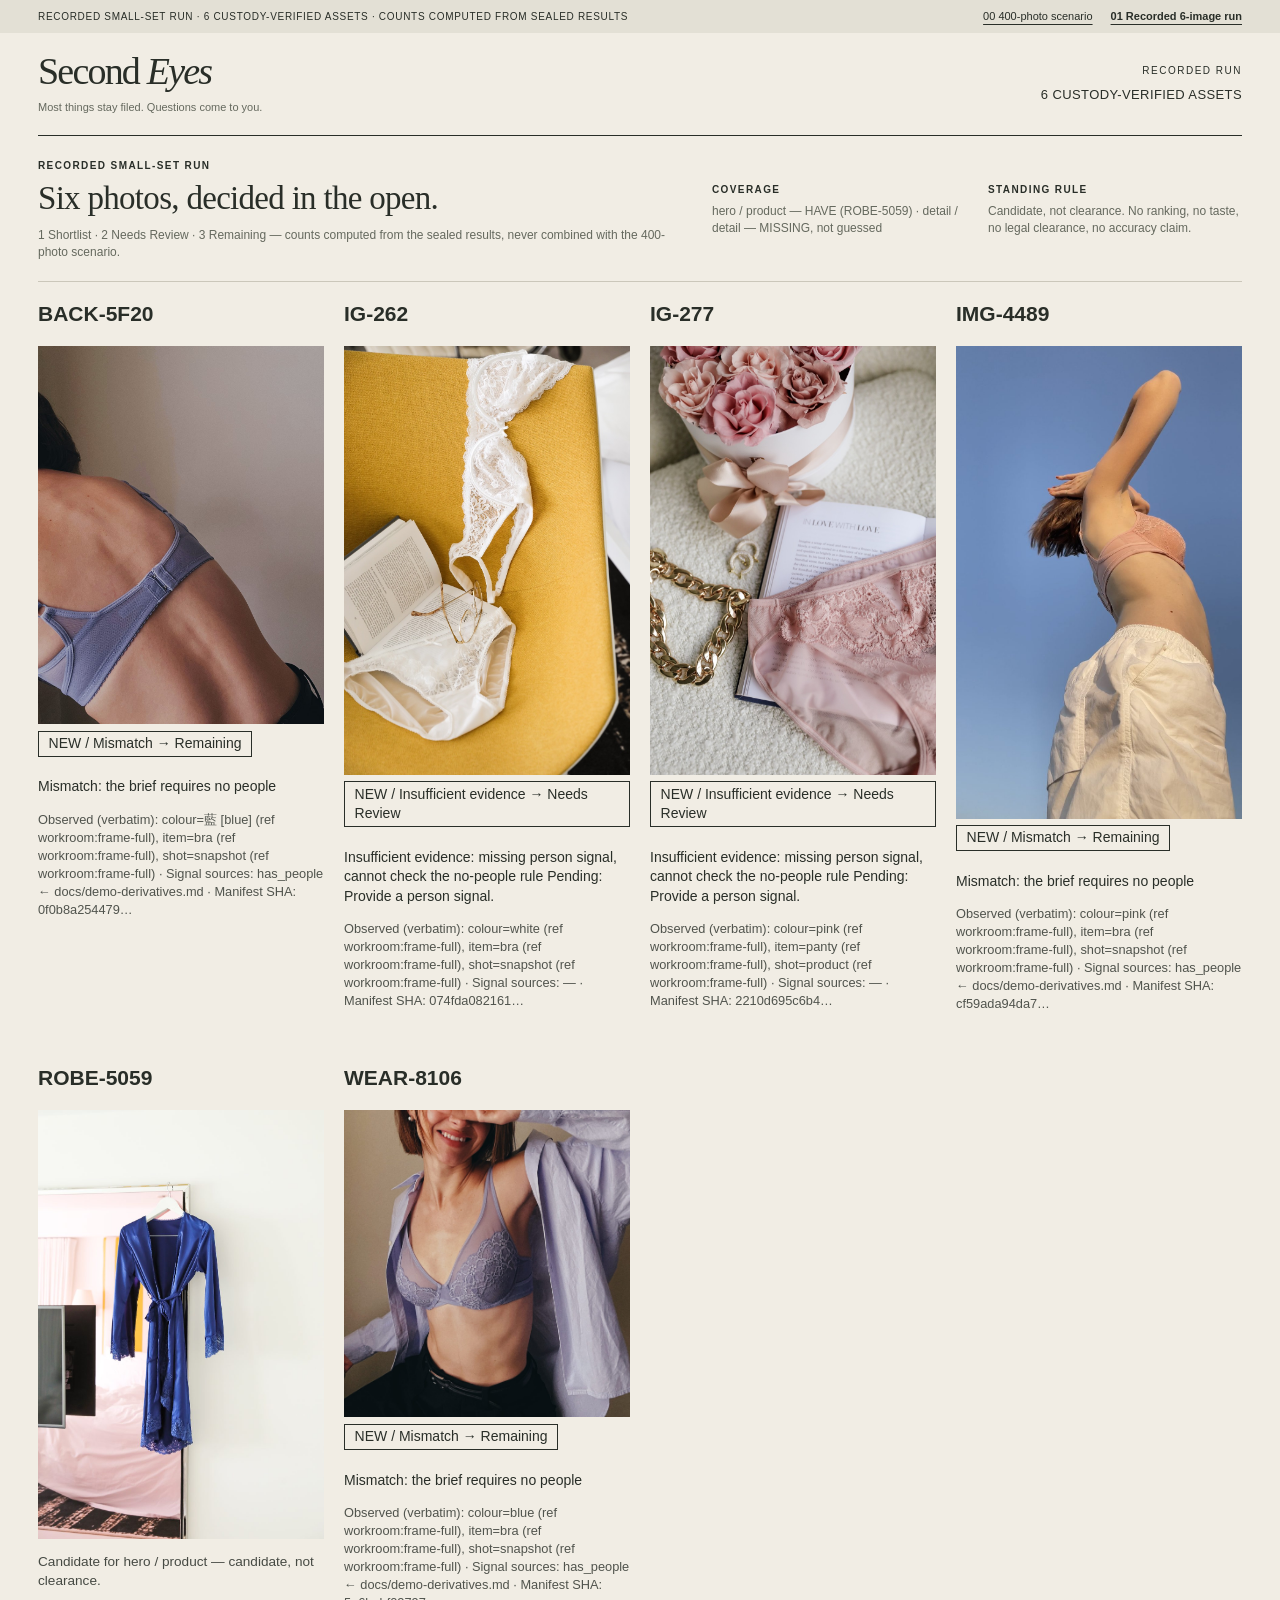
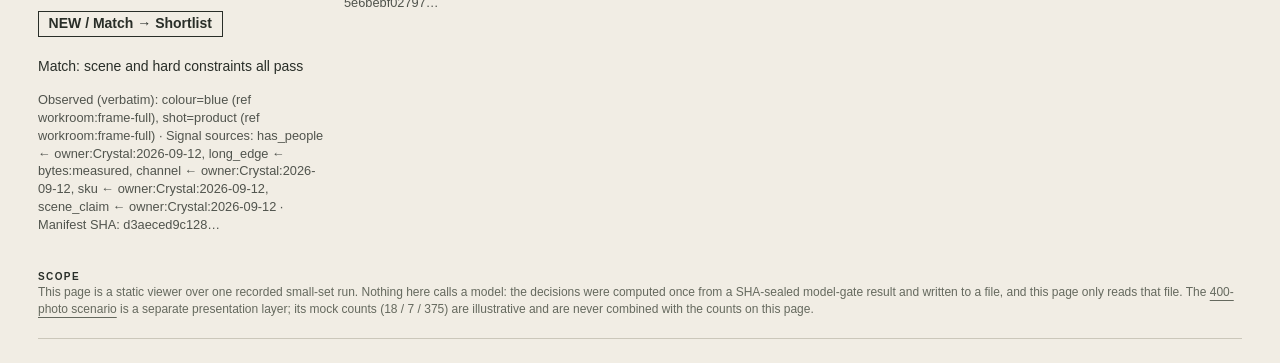
==== commit 392d1a8f: "Make the run reproducible from a clean clone and the commit truly atomic Two blockers from final gat" ====
--- a/ui/runtime/index.html
+++ b/ui/runtime/index.html
@@ -30,6 +30,14 @@
 <noscript><p>Recorded results: 1 Shortlist · 2 Needs Review · 3 Remaining. Hero / Product — HAVE (ROBE-5059). Detail — MISSING, not guessed. Enable JavaScript for full per-card reasons.</p></noscript>
 </div>
 <script>
+// DISPLAY-ONLY gloss. The observation vocabulary is bilingual because the
+// archive's folder names are; a token like 藍 is what was actually observed
+// and stays verbatim in results.json. This table only adds an English
+// reading beside it on screen — it never rewrites the evidence, and it is
+// deliberately not applied to the payload or to any exported file.
+const GLOSS = {"膚": "nude", "粉": "pink", "黑": "black", "藍": "blue",
+               "白": "white", "抹胸": "bandeau", "內衣": "underwear",
+               "褲": "bottoms", "深V": "deep-V", "正側背": "front/side/back"};
 fetch("results.json").then(r => r.json()).then(d => {
   const s = d.summary;
   document.getElementById("summary").textContent =
@@ -65,10 +73,10 @@
     const trace = document.createElement("p");
     trace.className = "trace";
     const refs = Object.entries(it.observed || {}).filter(([k, v]) => v)
-      .map(([k, v]) => `${k}=${v.value} [${v.ref}]`).join(", ") || "—";
+      .map(([k, v]) => `${k}=${v.value}${GLOSS[v.value] ? ` [${GLOSS[v.value]}]` : ""} (ref ${v.ref})`).join(", ") || "—";
     const srcs = Object.entries(it.signal_sources || {})
       .map(([k, v]) => `${k} ← ${v}`).join(", ") || "—";
-    trace.textContent = `Observed: ${refs} · Signal sources: ${srcs} · Manifest SHA: ${(it.manifest.sha256 || "").slice(0, 12)}…`;
+    trace.textContent = `Observed (verbatim): ${refs} · Signal sources: ${srcs} · Manifest SHA: ${(it.manifest.sha256 || "").slice(0, 12)}…`;
     card.append(reason, trace);
     grid.appendChild(card);
   });
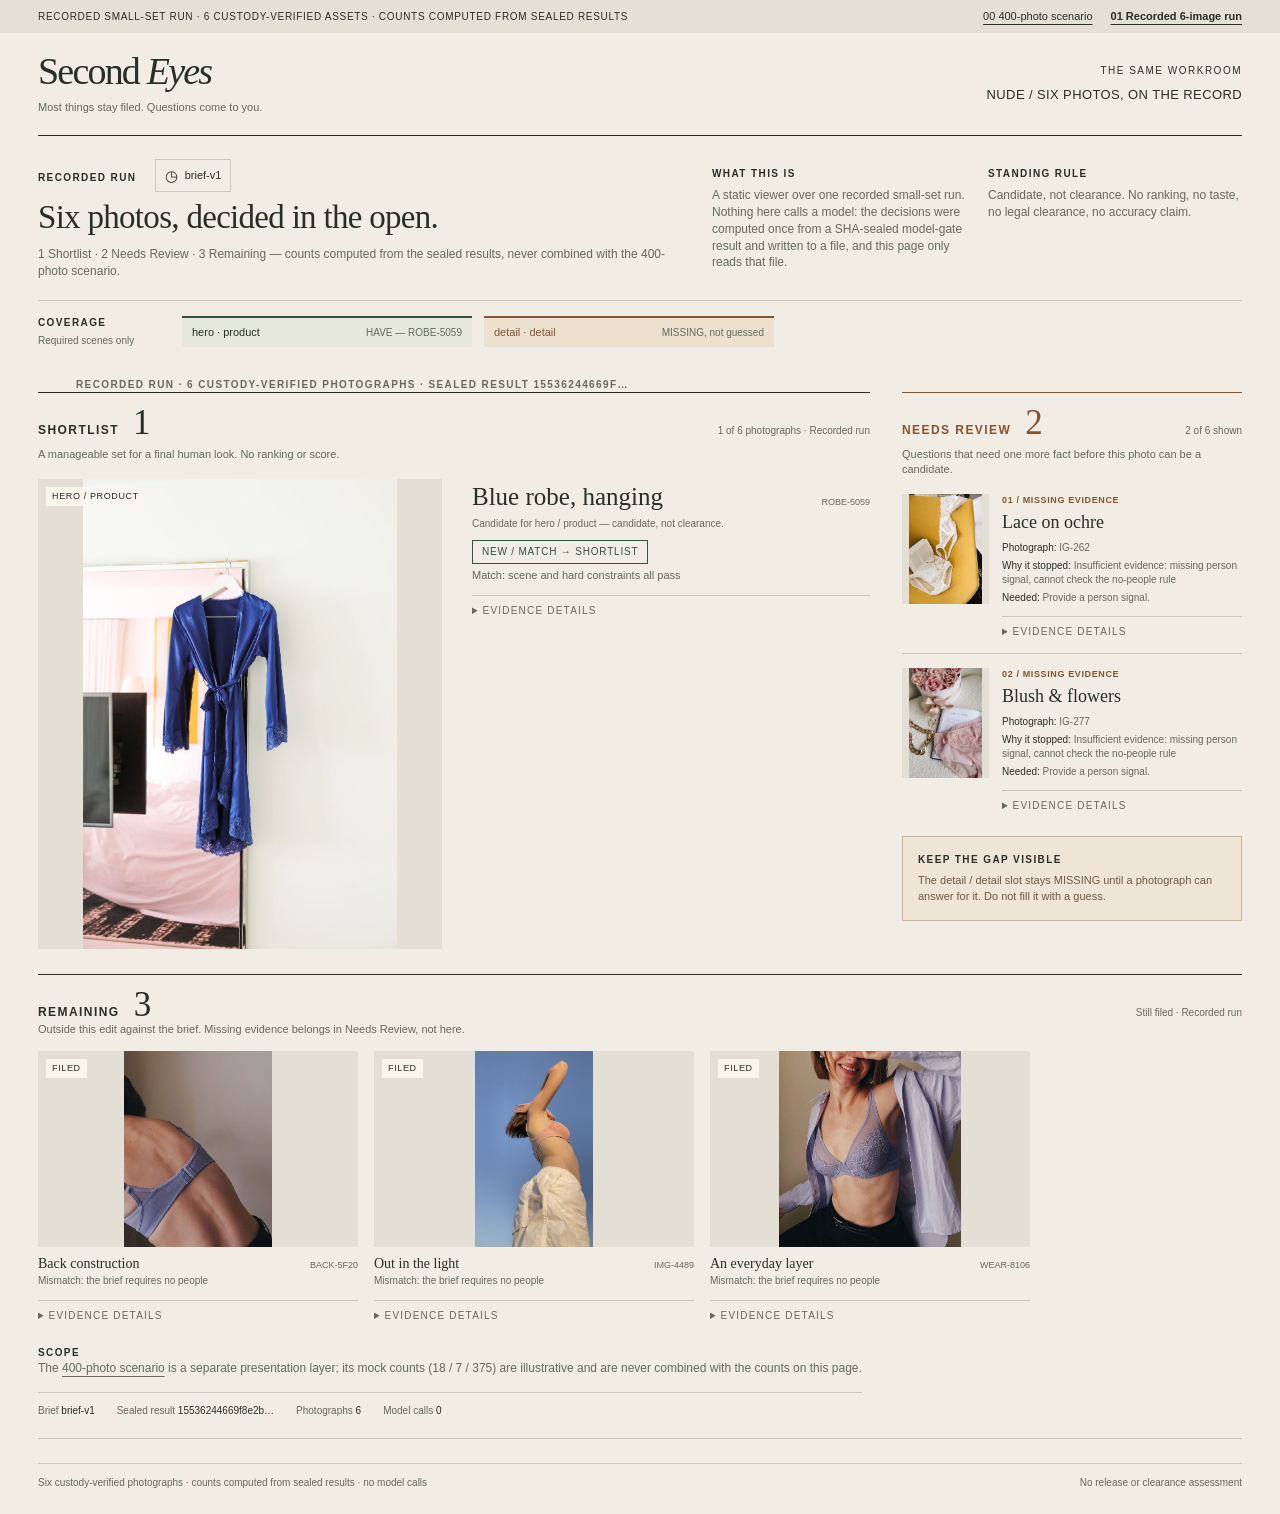
==== commit 21023e4c: "Runtime viewer: lay the recorded run out in the workroom's own language Presentation only. The evide" ====
--- a/ui/runtime/index.html
+++ b/ui/runtime/index.html
@@ -5,30 +5,108 @@
 <meta name="viewport" content="width=device-width,initial-scale=1">
 <title>Second Eyes — Recorded 6-image run (static viewer)</title>
 <link rel="stylesheet" href="styles.css">
+<!--
+  The recorded run, laid out in the publishing workroom's own language.
+  Same design system, same information architecture: coverage at the top,
+  a shortlist wall, a review desk on the right, a quiet shelf underneath.
+  The only additions here are runtime-specific modifiers — the shared
+  stylesheet stays byte-identical to the workroom's.
+
+  Photographs and the reason a photo landed where it did are the first
+  visual layer. SHA, refs, signal sources and observed tokens are evidence,
+  not headlines: they live one disclosure away, under each card.
+
+  Every count, bucket and coverage slot on this page is read from
+  results.json. Nothing is hardcoded, nothing is ranked, nothing is scored.
+-->
 <style>
-.runtime-grid{display:grid;grid-template-columns:repeat(auto-fill,minmax(280px,1fr));gap:1.25rem}
-.runtime-card img{width:100%;height:auto;display:block}
-.bucket-tag{display:inline-block;padding:.15rem .6rem;border:1px solid currentColor;margin:.4rem 0}
-.bucket-Shortlist{font-weight:bold}
-.verdict-note{font-size:.85rem;opacity:.85}
-.trace{font-size:.8rem;opacity:.8;word-break:break-word}
-.coverage-list{list-style:none;padding:0}
-.coverage-list li{margin:.3rem 0}
-@media (max-width:640px){.runtime-grid{grid-template-columns:1fr}}
+/* ---- runtime-only modifiers; workroom classes are used as they are ---- */
+/* One larger candidate card — larger than a workroom tile, but still a
+   card on a wall, not a stretched banner. Capping the column keeps the
+   photograph filling its frame instead of floating in empty gutters. */
+.lead-grid{display:grid;grid-template-columns:minmax(0,1fr);gap:20px}
+.lead .image-link{height:430px;background:#e3dfd4}
+.lead h3{font-size:25px}
+/* On a wide wall the candidate reads as a spread: the photograph at size,
+   its reason and evidence set beside it, so the shortlist column is a
+   worked page rather than one tile floating in white space. */
+@media(min-width:1101px){
+  .lead{display:grid;grid-template-columns:minmax(0,404px) minmax(0,1fr);
+    gap:30px;align-items:start}
+  .lead .image-link{height:470px}
+  .lead figcaption{padding-top:2px}
+}
+/* The workroom hides asset codes below 1100px. Here the caption is a
+   display-only name and the asset key is the identity every piece of
+   evidence binds to, so the key stays readable at every width. */
+.asset-code{display:inline!important}
+/* Two slots, not the workroom's four: keep them tile-sized. */
+.coverage-items{grid-template-columns:repeat(2,minmax(0,290px))!important}
+.verdict{display:inline-block;border:1px solid var(--line);padding:4px 9px;
+  font-size:10px;letter-spacing:.08em;text-transform:uppercase;margin:9px 0 0}
+.verdict.is-match{border-color:var(--green);color:var(--green)}
+.verdict.is-review{border-color:var(--amber);color:var(--amber)}
+.reason{font-size:12px;color:var(--ink);margin:9px 0 0;line-height:1.45}
+.asset .reason{font-size:11px}
+.evidence{margin-top:11px;border-top:1px solid var(--line);padding-top:8px}
+.evidence summary{font-size:10px;letter-spacing:.12em;text-transform:uppercase;
+  color:var(--muted);cursor:pointer}
+.evidence dl{margin:10px 0 0;display:grid;grid-template-columns:82px minmax(0,1fr);
+  gap:5px 12px;font-size:10px;line-height:1.5}
+.evidence dt{color:var(--muted);letter-spacing:.06em;text-transform:uppercase}
+.evidence dd{margin:0;color:var(--ink);word-break:break-word}
+.evidence .none{color:var(--muted)}
+.shelf{display:grid;grid-template-columns:repeat(3,minmax(0,320px));gap:18px 16px;margin-top:14px}
+.shelf .image-link{height:196px}
+.shelf h3{font-size:14px}
+.shelf .reason{font-size:10px;color:var(--muted)}
+.run-facts{display:flex;flex-wrap:wrap;gap:6px 22px;font-size:10px;color:var(--muted);
+  margin:15px 0 0;padding-top:11px;border-top:1px solid var(--line)}
+.run-facts b{font-weight:normal;color:var(--ink)}
+.loading{font-size:12px;color:var(--muted)}
+@media(max-width:1100px){.lead .image-link{height:360px}}
+@media(max-width:800px){.lead .image-link{height:300px}
+  .lead-grid{grid-template-columns:minmax(0,1fr)}
+  .shelf{grid-template-columns:repeat(2,minmax(0,1fr))}
+  .coverage-items{grid-template-columns:repeat(2,minmax(0,1fr))!important}}
+@media(max-width:520px){.lead .image-link{height:250px}.lead h3{font-size:21px}
+  .shelf{grid-template-columns:1fr}.shelf .image-link{height:200px}
+  .coverage-items{grid-template-columns:1fr!important}
+  .evidence dl{grid-template-columns:1fr;gap:2px}
+  .evidence dt{margin-top:6px}}
 </style>
 </head>
 <body>
-<div class="preview-bar"><span>RECORDED SMALL-SET RUN · 6 CUSTODY-VERIFIED ASSETS · COUNTS COMPUTED FROM SEALED RESULTS</span><nav aria-label="Runtime states"><a href="../workroom/brief-established.html">00 400-photo scenario</a><a href="index.html" aria-current="page">01 Recorded 6-image run</a></nav></div>
+<div class="preview-bar"><span>RECORDED SMALL-SET RUN · 6 CUSTODY-VERIFIED ASSETS · COUNTS COMPUTED FROM SEALED RESULTS</span><nav aria-label="Preview states"><a href="../workroom/brief-established.html">00 400-photo scenario</a><a href="index.html" aria-current="page">01 Recorded 6-image run</a></nav></div>
 <div class="page">
-<header class="masthead"><div><div class="brand">Second <span>Eyes</span></div><div class="tagline">Most things stay filed. Questions come to you.</div></div><div class="edition">Recorded run<strong>6 custody-verified assets</strong></div></header>
-
-<section class="brief" aria-labelledby="runtime-title"><div><div class="eyebrow">Recorded small-set run</div><h1 id="runtime-title">Six photos, decided in the open.</h1><p id="summary">Loading sealed results…</p></div><div class="brief-terms"><div><div class="eyebrow">Coverage</div><p id="coverage">Loading…</p></div><div><div class="eyebrow">Standing rule</div><p>Candidate, not clearance. No ranking, no taste, no legal clearance, no accuracy claim.</p></div></div></section>
-
-<section aria-label="Decided cards"><div id="cards" class="runtime-grid"></div></section>
-
-<section class="brief" aria-label="Scope note"><div><div class="eyebrow">Scope</div><p>This page is a static viewer over one recorded small-set run. Nothing here calls a model: the decisions were computed once from a SHA-sealed model-gate result and written to a file, and this page only reads that file. The <a href="../workroom/brief-established.html">400-photo scenario</a> is a separate presentation layer; its mock counts (18 / 7 / 375) are illustrative and are never combined with the counts on this page.</p></div></section>
+<header class="masthead"><div><div class="brand">Second <span>Eyes</span></div><div class="tagline">Most things stay filed. Questions come to you.</div></div><div class="edition">The same workroom<strong>NUDE / Six photos, on the record</strong></div></header>
+
+<section class="brief" aria-labelledby="run-title"><div><div class="eyebrow">Recorded run <span class="deadline" id="run-brief">brief</span></div><h1 id="run-title">Six photos, decided in the open.</h1><p id="summary" class="loading">Reading the sealed results…</p></div><div class="brief-terms"><div><div class="eyebrow">What this is</div><p>A static viewer over one recorded small-set run. Nothing here calls a model: the decisions were computed once from a SHA-sealed model-gate result and written to a file, and this page only reads that file.</p></div><div><div class="eyebrow">Standing rule</div><p>Candidate, not clearance. No ranking, no taste, no legal clearance, no accuracy claim.</p></div></div></section>
+
+<section class="coverage" aria-label="Coverage from the recorded run"><div class="coverage-label"><div class="eyebrow">Coverage</div><small>Required scenes only</small></div><div class="coverage-items" id="coverage"><p class="loading">Loading…</p></div></section>
+
+<p class="corpus-note" id="corpus-note">Recorded run · six custody-verified photographs</p>
+
+<main class="workwall">
+  <section aria-labelledby="shortlist"><div class="zone-head"><div class="zone-title"><h2 id="shortlist">SHORTLIST</h2><span class="number" id="n-shortlist">—</span></div><small id="shortlist-note">Recorded run</small></div>
+  <p class="zone-description">A manageable set for a final human look. No ranking or score.</p>
+  <div class="lead-grid" id="cards"></div></section>
+
+  <aside class="review" aria-labelledby="review"><div class="zone-head"><div class="zone-title"><h2 id="review">NEEDS REVIEW</h2><span class="number" id="n-review">—</span></div><small id="review-note">Recorded run</small></div>
+  <p class="zone-description">Questions that need one more fact before this photo can be a candidate.</p>
+  <div id="questions"></div>
+  <div class="review-note"><div class="eyebrow">Keep the gap visible</div><p id="gap-note">A required scene with no candidate stays MISSING until a photo can answer for it. Do not fill it with a guess.</p></div></aside>
+</main>
+
+<section class="remaining" aria-labelledby="remaining"><div class="zone-head"><div class="zone-title"><h2 id="remaining">REMAINING</h2><span class="number" id="n-remaining">—</span></div><small>Still filed · Recorded run</small></div>
+<p class="zone-description">Outside this edit against the brief. Missing evidence belongs in Needs Review, not here.</p>
+<div class="shelf" id="shelf"></div></section>
+
+<section class="brief" aria-label="Scope"><div><div class="eyebrow">Scope</div><p>The <a href="../workroom/brief-established.html">400-photo scenario</a> is a separate presentation layer; its mock counts (18 / 7 / 375) are illustrative and are never combined with the counts on this page.</p><div class="run-facts" id="run-facts"></div></div></section>
+
+<footer class="footer"><span>Six custody-verified photographs · counts computed from sealed results · no model calls</span><span>No release or clearance assessment</span></footer>
+</div>
 <noscript><p>Recorded results: 1 Shortlist · 2 Needs Review · 3 Remaining. Hero / Product — HAVE (ROBE-5059). Detail — MISSING, not guessed. Enable JavaScript for full per-card reasons.</p></noscript>
-</div>
 <script>
 // DISPLAY-ONLY gloss. The observation vocabulary is bilingual because the
 // archive's folder names are; a token like 藍 is what was actually observed
@@ -38,50 +116,170 @@
 const GLOSS = {"膚": "nude", "粉": "pink", "黑": "black", "藍": "blue",
                "白": "white", "抹胸": "bandeau", "內衣": "underwear",
                "褲": "bottoms", "深V": "deep-V", "正側背": "front/side/back"};
+
+// DISPLAY-ONLY names, borrowed from the workroom for the same six files
+// (byte-identical copies, same SHAs). They are captions, never identity:
+// the asset key is always shown beside them and is what the evidence binds
+// to. An unlisted key simply shows its key.
+const CAPTION = {
+  "ROBE-5059": ["Blue robe, hanging", "A blue robe on a hanger in front of a pink backdrop."],
+  "IG-262": ["Lace on ochre", "A complete white lace product laid out on an ochre chair."],
+  "IG-277": ["Blush & flowers", "Pink lace with flowers and editorial props."],
+  "BACK-5F20": ["Back construction", "A close back view of a blue-lilac bra."],
+  "IMG-4489": ["Out in the light", "Outdoor styling against a blue sky; face obscured by a raised arm."],
+  "WEAR-8106": ["An everyday layer", "On-body lilac lace under an open shirt."]
+};
+
+// Mechanical eyebrow from the verdict class — a label for the kind of gap,
+// not a new judgement about the photo.
+const KIND = {"Match": "BRIEF MATCH", "Mismatch": "BRIEF MISMATCH",
+              "Insufficient evidence": "MISSING EVIDENCE"};
+
+const el = (t, c, x) => { const n = document.createElement(t);
+  if (c) n.className = c; if (x !== undefined) n.textContent = x; return n; };
+const caption = k => (CAPTION[k] || [k, k])[0];
+const alt = k => (CAPTION[k] || [k, k])[1];
+
+function thumb(it) {
+  const a = el("a");
+  a.href = it.image; a.target = "_blank"; a.rel = "noopener";
+  a.setAttribute("aria-label", `Open photograph: ${caption(it.asset_key)} (${it.asset_key})`);
+  const img = el("img"); img.src = it.image; img.alt = alt(it.asset_key); img.loading = "lazy";
+  a.append(img);
+  return a;
+}
+
+function photo(it, label) {
+  const a = el("a", "image-link");
+  a.href = it.image; a.target = "_blank"; a.rel = "noopener";
+  a.setAttribute("aria-label", `Open photograph: ${caption(it.asset_key)} (${it.asset_key})`);
+  const img = el("img"); img.src = it.image; img.alt = alt(it.asset_key); img.loading = "lazy";
+  a.append(img, el("span", "asset-label", label));
+  return a;
+}
+
+function evidence(it) {
+  const d = el("details", "evidence");
+  d.append(el("summary", null, "Evidence details"));
+  const dl = el("dl");
+  const row = (term, node) => { dl.append(el("dt", null, term)); dl.append(node); };
+  const obs = Object.entries(it.observed || {}).filter(([, v]) => v)
+    .map(([k, v]) => `${k}=${v.value}${GLOSS[v.value] ? ` [${GLOSS[v.value]}]` : ""} (ref ${v.ref})`)
+    .join(", ");
+  row("Observed (verbatim):", el("dd", obs ? null : "none", obs || "no valid observation"));
+  const srcs = Object.entries(it.signal_sources || {}).map(([k, v]) => `${k} ← ${v}`).join(", ");
+  row("Signal sources:", el("dd", srcs ? null : "none", srcs || "none consulted"));
+  row("State:", el("dd", null, `${it.evidence_state} / ${it.verdict} → ${it.bucket}`));
+  row("Manifest SHA:", el("dd", null, it.manifest.sha256 || "—"));
+  d.append(dl);
+  return d;
+}
+
 fetch("results.json").then(r => r.json()).then(d => {
   const s = d.summary;
-  document.getElementById("summary").textContent =
+  document.getElementById("run-brief").textContent = d.brief_id;
+  const summary = document.getElementById("summary");
+  summary.className = "";
+  summary.textContent =
     `${s["Shortlist"]} Shortlist · ${s["Needs Review"]} Needs Review · ${s["Remaining"]} Remaining — counts computed from the sealed results, never combined with the 400-photo scenario.`;
-  document.getElementById("coverage").textContent =
-    d.coverage.slots.map(c => `${c.slot} / ${c.scene} — ${c.status}` +
-      (c.members.length ? ` (${c.members.join(", ")})` : "") +
-      (c.status === "MISSING" ? ", not guessed" : "")).join(" · ");
-  const grid = document.getElementById("cards");
+  document.getElementById("n-shortlist").textContent = s["Shortlist"];
+  document.getElementById("n-review").textContent = s["Needs Review"];
+  document.getElementById("n-remaining").textContent = s["Remaining"];
+  document.getElementById("shortlist-note").textContent =
+    `${s["Shortlist"]} of ${s["total"]} photographs · Recorded run`;
+  document.getElementById("review-note").textContent =
+    `${s["Needs Review"]} of ${s["total"]} shown`;
+  document.getElementById("corpus-note").textContent =
+    `Recorded run · ${s["total"]} custody-verified photographs · sealed result ${d.sealed_sha256.slice(0, 12)}…`;
+
+  // Coverage, in the workroom's own slot language. MISSING keeps the gap mark.
+  const cov = document.getElementById("coverage");
+  cov.textContent = "";
   const slotOf = {};
-  d.coverage.slots.forEach(c => c.members.forEach(m => { slotOf[m] = `${c.slot} / ${c.scene}`; }));
-  d.items.forEach(it => {
-    const card = document.createElement("article");
-    card.className = "runtime-card";
-    const title = document.createElement("h2");
-    title.textContent = it.asset_key;
-    const img = document.createElement("img");
-    img.src = it.image; img.alt = it.asset_key; img.loading = "lazy";
-    const tag = document.createElement("div");
-    tag.className = "bucket-tag bucket-" + it.bucket.replace(/\s/g, "");
-    tag.textContent = `${it.evidence_state} / ${it.verdict} → ${it.bucket}`;
+  d.coverage.slots.forEach(c => {
+    c.members.forEach(m => { slotOf[m] = `${c.slot} / ${c.scene}`; });
+    const box = el("div", "coverage-item" + (c.status === "MISSING" ? " gap" : ""));
+    box.append(el("strong", null, `${c.slot} · ${c.scene}`));
+    box.append(el("small", null, c.status === "HAVE"
+      ? `HAVE — ${c.members.join(", ")}` : "MISSING, not guessed"));
+    cov.append(box);
+  });
+  const missing = d.coverage.slots.filter(c => c.status === "MISSING")
+    .map(c => `${c.slot} / ${c.scene}`);
+  if (missing.length) {
+    document.getElementById("gap-note").textContent =
+      `The ${missing.join(" and ")} slot stays MISSING until a photograph can answer for it. Do not fill it with a guess.`;
+  }
+
+  const by = b => d.items.filter(i => i.bucket === b);
+
+  // SHORTLIST — the candidate wall.
+  const wall = document.getElementById("cards");
+  by("Shortlist").forEach(it => {
+    const fig = el("figure", "asset lead");
+    fig.append(photo(it, slotOf[it.asset_key] ? slotOf[it.asset_key].toUpperCase() : "CANDIDATE"));
+    const cap = el("figcaption");
+    const line = el("div", "asset-line");
+    line.append(el("h3", null, caption(it.asset_key)), el("span", "asset-code", it.asset_key));
+    cap.append(line);
     if (slotOf[it.asset_key]) {
-      const cand = document.createElement("p");
-      cand.className = "verdict-note";
-      cand.textContent = `Candidate for ${slotOf[it.asset_key]} — candidate, not clearance.`;
-      card.append(title, img, cand, tag);
-    } else {
-      card.append(title, img, tag);
+      cap.append(el("p", null, `Candidate for ${slotOf[it.asset_key]} — candidate, not clearance.`));
     }
-    const reason = document.createElement("p");
-    reason.textContent = it.reason +
-      (it.pending.length ? ` Pending: ${it.pending.join("; ")}.` : "");
-    const trace = document.createElement("p");
-    trace.className = "trace";
-    const refs = Object.entries(it.observed || {}).filter(([k, v]) => v)
-      .map(([k, v]) => `${k}=${v.value}${GLOSS[v.value] ? ` [${GLOSS[v.value]}]` : ""} (ref ${v.ref})`).join(", ") || "—";
-    const srcs = Object.entries(it.signal_sources || {})
-      .map(([k, v]) => `${k} ← ${v}`).join(", ") || "—";
-    trace.textContent = `Observed (verbatim): ${refs} · Signal sources: ${srcs} · Manifest SHA: ${(it.manifest.sha256 || "").slice(0, 12)}…`;
-    card.append(reason, trace);
-    grid.appendChild(card);
+    cap.append(el("div", "verdict is-match", `${it.evidence_state} / ${it.verdict} → ${it.bucket}`));
+    cap.append(el("p", "reason", it.reason));
+    cap.append(evidence(it));
+    fig.append(cap);
+    wall.append(fig);
+  });
+
+  // NEEDS REVIEW — the desk. One card per question that reaches a person.
+  const desk = document.getElementById("questions");
+  by("Needs Review").forEach((it, i) => {
+    const art = el("article", "question");
+    art.append(thumb(it));
+    const body = el("div");
+    body.append(el("div", "eyebrow",
+      `${String(i + 1).padStart(2, "0")} / ${KIND[it.verdict] || "NEEDS REVIEW"}`));
+    body.append(el("h3", null, caption(it.asset_key)));
+    const code = el("p"); code.append(el("strong", null, "Photograph: "));
+    code.append(document.createTextNode(it.asset_key)); body.append(code);
+    const why = el("p"); why.append(el("strong", null, "Why it stopped: "));
+    why.append(document.createTextNode(it.reason)); body.append(why);
+    if (it.pending.length) {
+      const need = el("p"); need.append(el("strong", null, "Needed: "));
+      need.append(document.createTextNode(it.pending.join("; ") + "."));
+      body.append(need);
+    }
+    body.append(evidence(it));
+    art.append(body);
+    desk.append(art);
+  });
+
+  // REMAINING — the quiet shelf.
+  const shelf = document.getElementById("shelf");
+  by("Remaining").forEach(it => {
+    const fig = el("figure", "asset");
+    fig.append(photo(it, "FILED"));
+    const cap = el("figcaption");
+    const line = el("div", "asset-line");
+    line.append(el("h3", null, caption(it.asset_key)), el("span", "asset-code", it.asset_key));
+    cap.append(line);
+    cap.append(el("p", "reason", it.reason));
+    cap.append(evidence(it));
+    fig.append(cap);
+    shelf.append(fig);
+  });
+
+  document.getElementById("run-facts").innerHTML = "";
+  [["Brief", d.brief_id], ["Sealed result", d.sealed_sha256.slice(0, 16) + "…"],
+   ["Photographs", String(s["total"])], ["Model calls", "0"]].forEach(([k, v]) => {
+    const span = el("span"); span.append(document.createTextNode(k + " "));
+    span.append(el("b", null, v)); document.getElementById("run-facts").append(span);
   });
 }).catch(() => {
-  document.getElementById("summary").textContent =
+  const summary = document.getElementById("summary");
+  summary.className = "";
+  summary.textContent =
     "Could not load results.json over this connection. Serve this directory over http (see docs/runtime-deploy.md).";
 });
 </script>
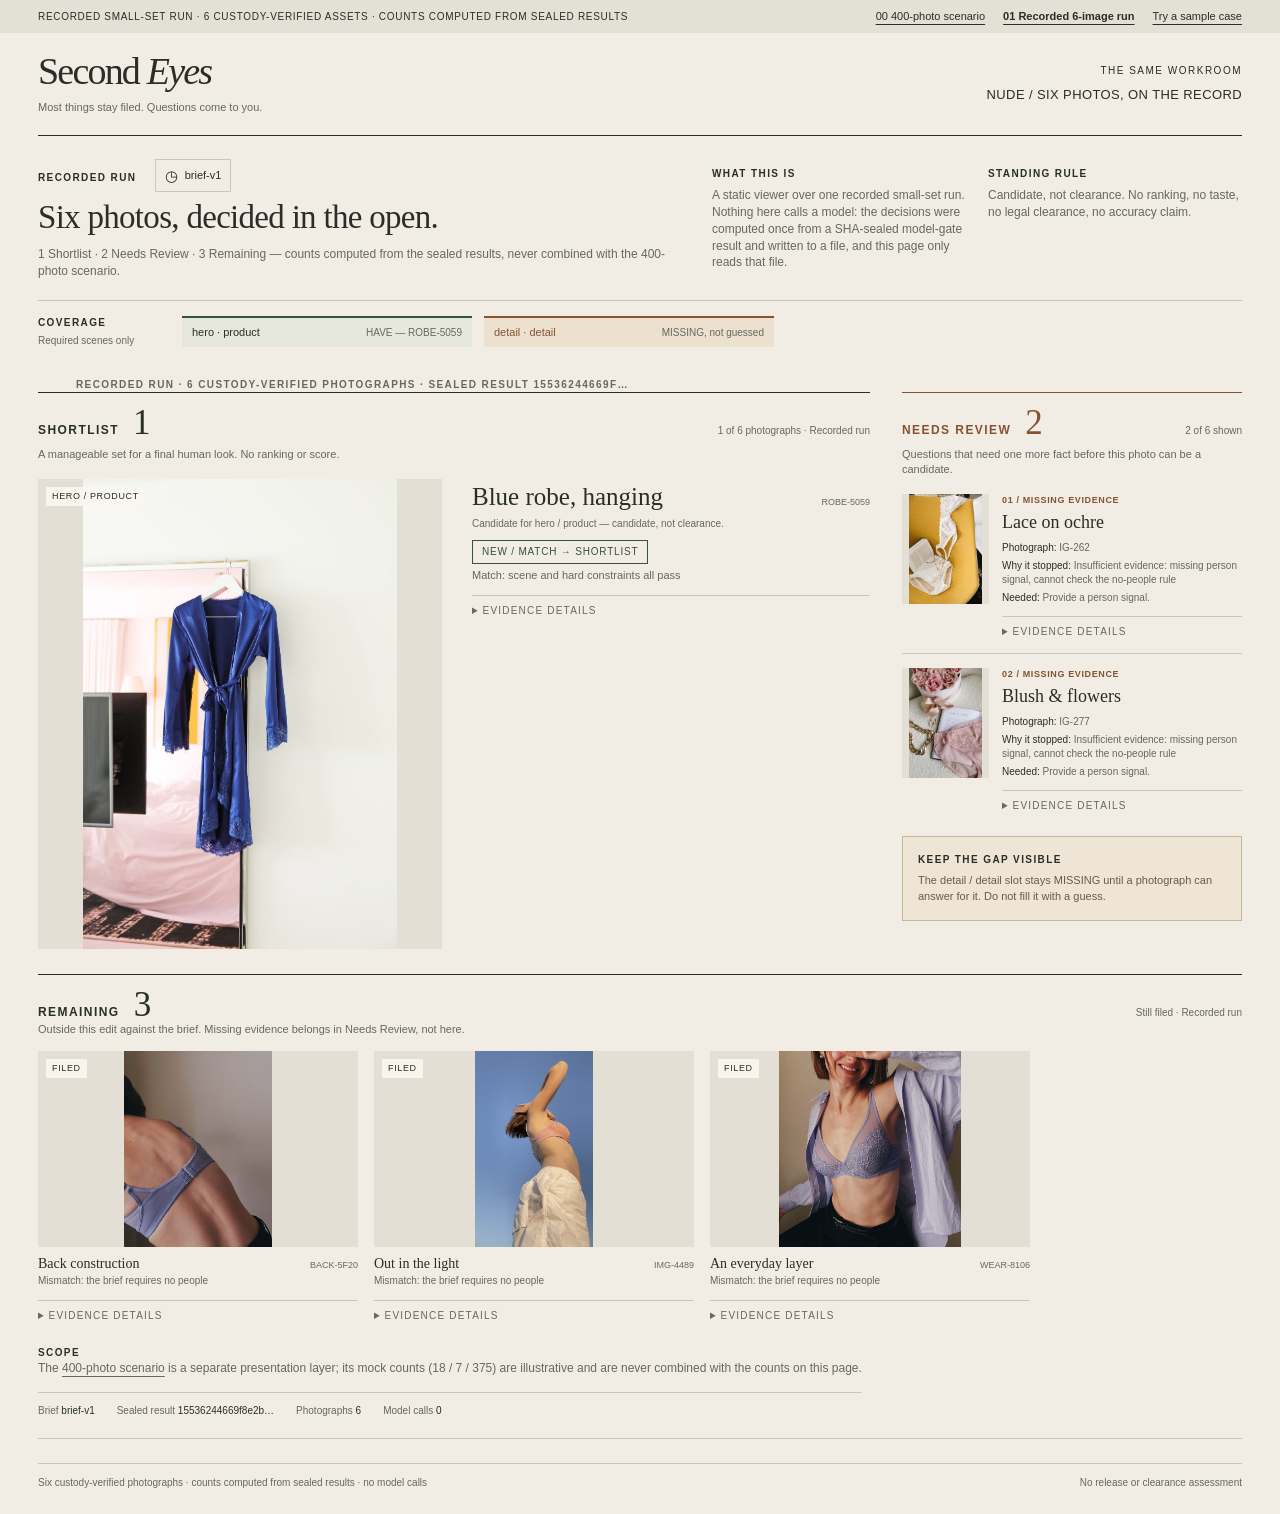
==== commit 56b1fb49: "Add bounded interactive Sample Case Mode" ====
--- a/ui/runtime/index.html
+++ b/ui/runtime/index.html
@@ -36,10 +36,14 @@
   .lead .image-link{height:470px}
   .lead figcaption{padding-top:2px}
 }
-/* The workroom hides asset codes below 1100px. Here the caption is a
-   display-only name and the asset key is the identity every piece of
-   evidence binds to, so the key stays readable at every width. */
+/* The workroom hides asset codes below 1100px. This is an evidence page:
+   a reader has to be able to tie the photograph on screen back to the
+   lineage data, and the caption is a name we wrote, not identity. So the
+   key stays at every width — set quieter rather than hidden. */
 .asset-code{display:inline!important}
+@media(max-width:1100px){
+  .asset-code{font-size:8px;letter-spacing:.06em;color:var(--muted);opacity:.75}
+}
 /* Two slots, not the workroom's four: keep them tile-sized. */
 .coverage-items{grid-template-columns:repeat(2,minmax(0,290px))!important}
 .verdict{display:inline-block;border:1px solid var(--line);padding:4px 9px;
@@ -77,7 +81,7 @@
 </style>
 </head>
 <body>
-<div class="preview-bar"><span>RECORDED SMALL-SET RUN · 6 CUSTODY-VERIFIED ASSETS · COUNTS COMPUTED FROM SEALED RESULTS</span><nav aria-label="Preview states"><a href="../workroom/brief-established.html">00 400-photo scenario</a><a href="index.html" aria-current="page">01 Recorded 6-image run</a></nav></div>
+<div class="preview-bar"><span>RECORDED SMALL-SET RUN · 6 CUSTODY-VERIFIED ASSETS · COUNTS COMPUTED FROM SEALED RESULTS</span><nav aria-label="Preview states"><a href="../workroom/brief-established.html">00 400-photo scenario</a><a href="index.html" aria-current="page">01 Recorded 6-image run</a><a href="../sample/">Try a sample case</a></nav></div>
 <div class="page">
 <header class="masthead"><div><div class="brand">Second <span>Eyes</span></div><div class="tagline">Most things stay filed. Questions come to you.</div></div><div class="edition">The same workroom<strong>NUDE / Six photos, on the record</strong></div></header>
 
